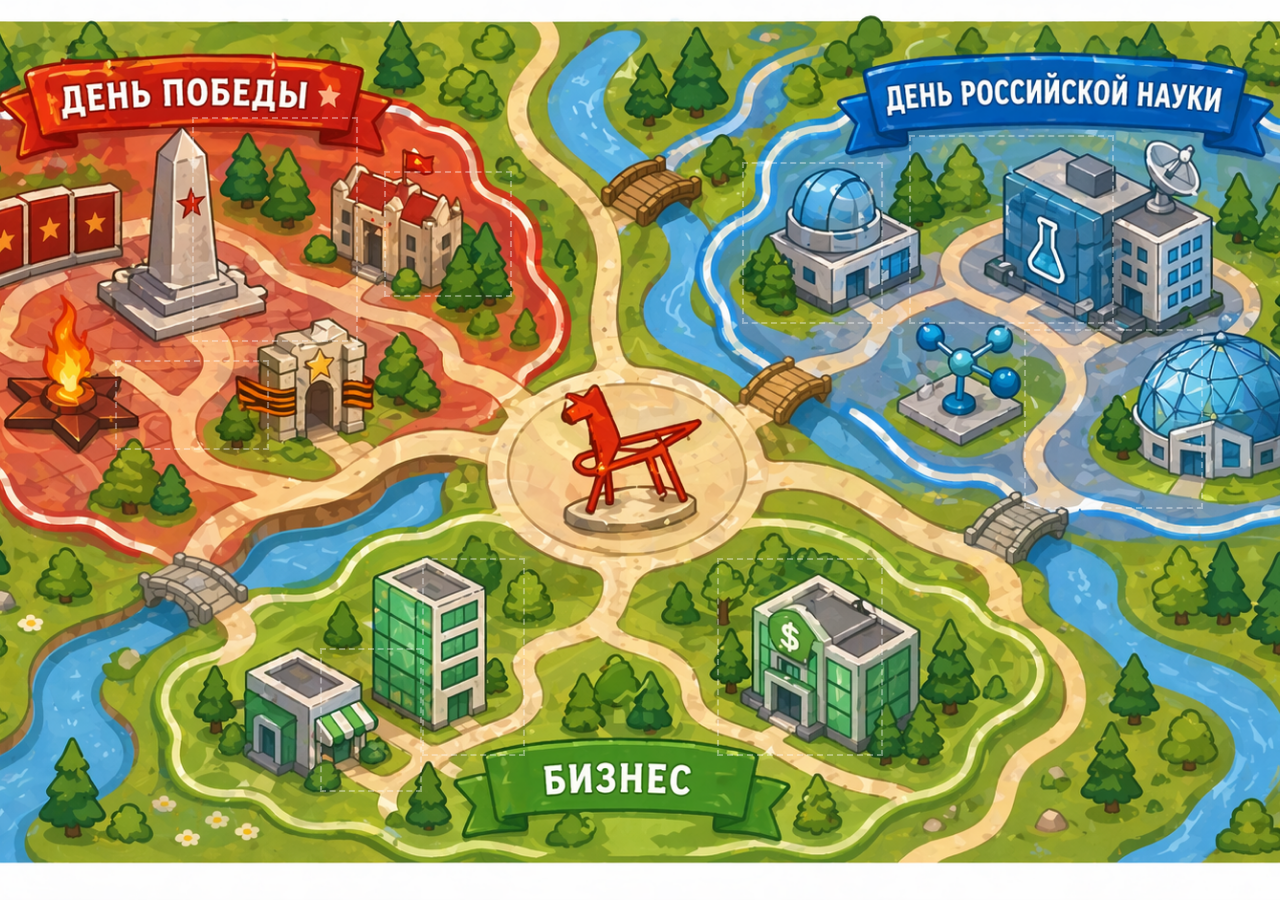
==== index.html @ 4bdc4ef9 "initial commit" ====
<!DOCTYPE html>
<html lang="ru">
<head>
<meta charset="UTF-8" />
<title>Игра</title>
<link rel="stylesheet" href="style.css">

</head>

<body>

<div class="stage">
  <div class="map">

    <!-- про победу -->
     <!-- 10-11 классы -->
    <div class="zone" style="left:15%; top:13%; width:13%; height:25%;"
         onclick="openGame('svoya-igra')"></div> 

     <!-- 8-9 классы -->
    <div class="zone" style="left:30%; top:19%; width:10%; height:14%;"
         onclick="openGame('path-game')"></div>

     <!-- 5-7 класс -->
    <div class="zone" style="left:9%; top:40%; width:12%; height:10%;"
         onclick="openGame('img-line')"></div>

    <!-- про науку -->
     <!-- малышарики -->
    <div class="zone" style="left:58%; top:18%; width:11%; height:18%;"
         onclick="openGame('find-objects')"></div>

     <!-- 8-11 классы -->
    <div class="zone" style="left:71%; top:15%; width:16%; height:21%;"
         onclick="openGame('cards')"></div>

     <!-- 5-7 классы -->
    <div class="zone" style="left:80%; top:36.5%; width:14%; height:20%;"
         onclick="openGame('find-similar')"></div>

    <!-- про бизнес -->
     <!-- 5-11 классы -->
    <div class="zone" style="left:25%; top:72%; width:8%; height:16%;"
         onclick="openGame('emodji')"></div>

     <!-- 8-9 классы -->
    <div class="zone" style="left:33%; top:62%; width:8%; height:22%;"
         onclick="openGame('buisnes-viselica')"></div>

     <!-- 7-11 классы -->
    <div class="zone" style="left:56%; top:62%; width:13%; height: 22%;"
         onclick="openGame('words-in-word')"></div>


  </div>
</div>

<script>
function openGame(gameName) {

  // лёгкая вспышка при клике
  const flash = document.createElement("div");
  flash.style.position = "fixed";
  flash.style.inset = "0";
  flash.style.background = "rgba(255,255,255,0.12)";
  flash.style.pointerEvents = "none";
  document.body.appendChild(flash);

  setTimeout(() => flash.remove(), 150);

  // открытие игры
  window.open(
    `${gameName}/index.html`,
    "_blank",
    "width=1000,height=700"
  );
}
</script>

</body>
</html>
---- style.css ----
body {
  margin: 0;
  background: #111;
  /* overflow: hidden; */
  display: flex;
  justify-content: center;
  align-items: center;
  height: 100vh;
}

/* Контейнер сцены */
.stage {
  width: 100vw;
  height: 100vh;
  display: flex;
  justify-content: center;
  align-items: center;
}

.map {
  position: relative;
  aspect-ratio: 18 / 10;
  height: 100%;
  max-width: 100%;
  background: url("map.png") center/cover no-repeat;
  box-shadow: 0 0 40px rgba(0,0,0,0.6);
}

/* Зоны клика */
.zone {
  position: absolute;
  cursor: pointer;
  transition: transform 0.15s ease, background 0.15s ease;
}

.zone:active {
  transform: scale(0.97);
  background: rgba(255,255,255,0.2);
}

/* визуализация зон (можно убрать) */
.zone::after {
  content: "";
  position: absolute;
  inset: 0;
  border: 2px dashed rgba(255,255,255,0.35);
}

/* .layout {
  display: flex;
  height: 100vh;
}

.map {
  width: 40%;
}

.game-window {
  width: 60%;
}

iframe {
  width: 100%;
  height: 100%;
  border: none;
} */
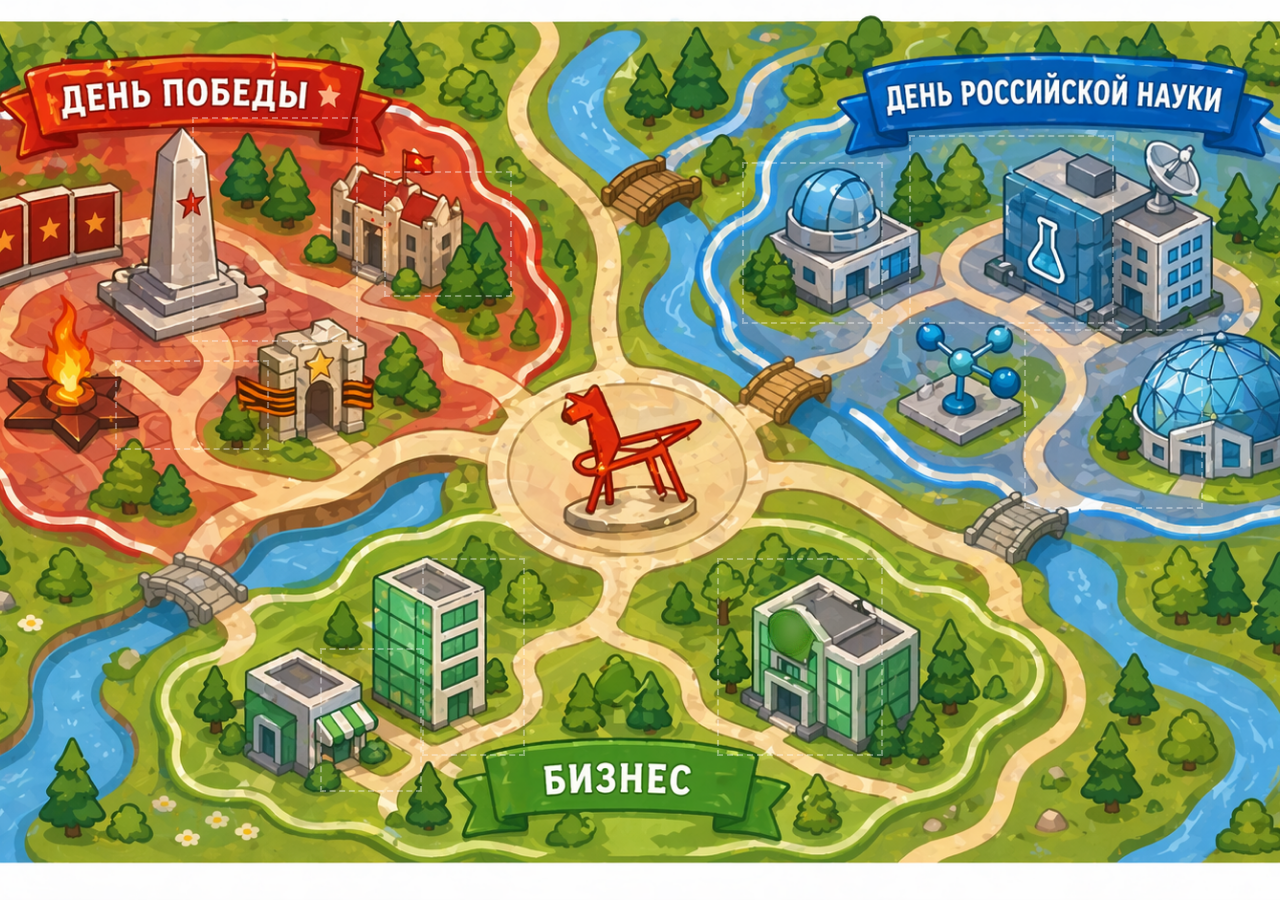
==== commit c7edb61f: "modified:   buisnes-viselica/fon.jpg 	modified:   buisnes-viselica/style.css 	modified:   find-objec" ====
--- a/index.html
+++ b/index.html
@@ -51,6 +51,9 @@
     <div class="zone" style="left:56%; top:62%; width:13%; height: 22%;"
          onclick="openGame('words-in-word')"></div>
 
+     <div class="zone center-zone"
+     style="left:45%; top:42%; width:10%; height:20%;"
+     onclick="openLink()"></div>
 
   </div>
 </div>
@@ -75,6 +78,13 @@
     "width=1000,height=700"
   );
 }
+
+function openLink() {
+  window.open(
+    "https://xn--80aafadvc9bifbaeqg0p.xn--p1ai/",
+    "_blank"
+  );
+}
 </script>
 
 </body>
--- a/style.css
+++ b/style.css
@@ -22,7 +22,7 @@
   aspect-ratio: 18 / 10;
   height: 100%;
   max-width: 100%;
-  background: url("map.png") center/cover no-repeat;
+  background: url("map1.png") center/cover no-repeat;
   box-shadow: 0 0 40px rgba(0,0,0,0.6);
 }
 
@@ -46,21 +46,9 @@
   border: 2px dashed rgba(255,255,255,0.35);
 }
 
-/* .layout {
-  display: flex;
-  height: 100vh;
-}
-
-.map {
-  width: 40%;
-}
-
-.game-window {
-  width: 60%;
-}
-
-iframe {
-  width: 100%;
-  height: 100%;
-  border: none;
-} */+.center-zone {
+  /* background: black; */
+  opacity: 0;
+  border-radius: 10px;
+  cursor: pointer;
+}
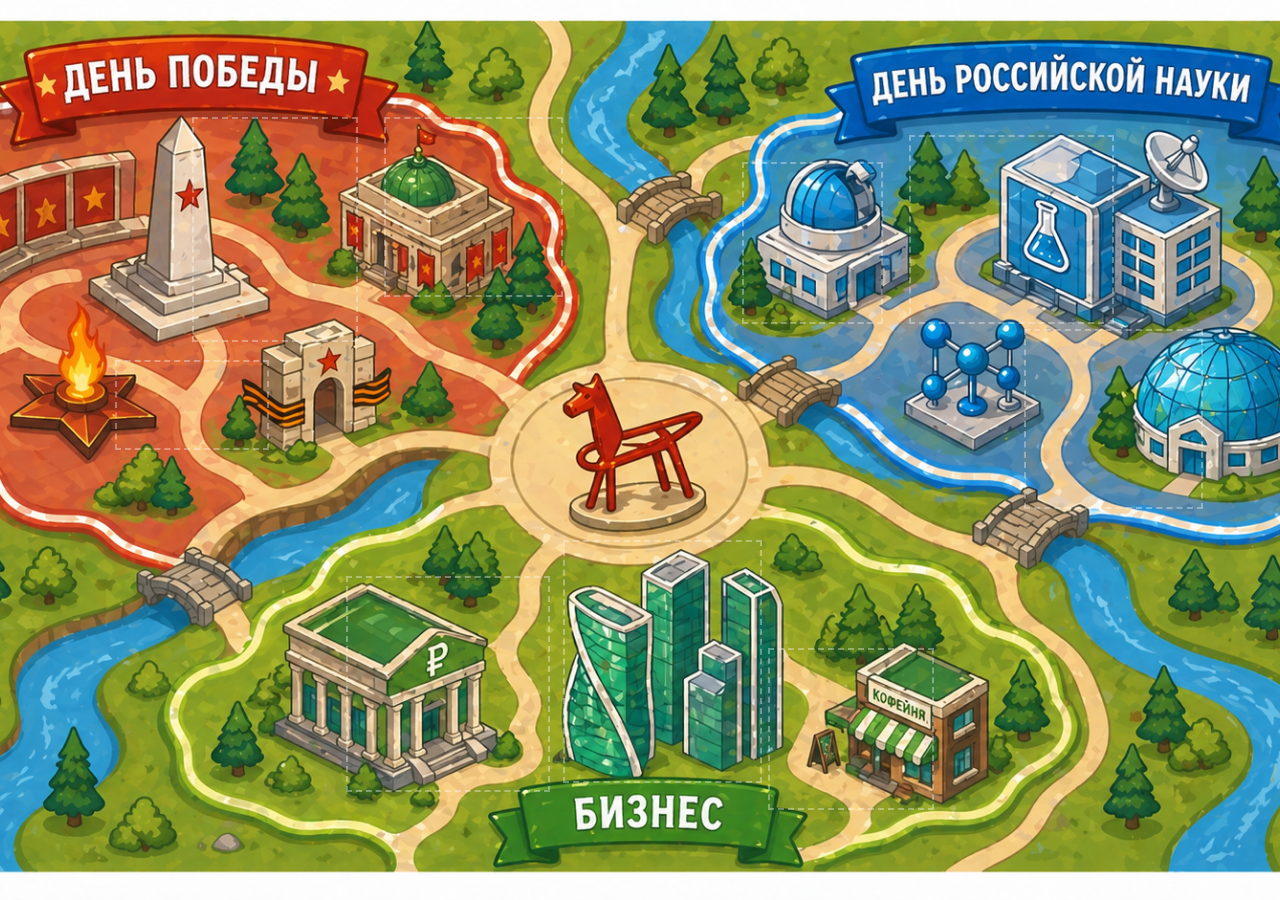
==== commit 3cdf174a: "modified:   index.html 	modified:   map.png 	deleted:    map1.png 	modified:   style.css" ====
--- a/index.html
+++ b/index.html
@@ -18,7 +18,7 @@
          onclick="openGame('svoya-igra')"></div> 
 
      <!-- 8-9 классы -->
-    <div class="zone" style="left:30%; top:19%; width:10%; height:14%;"
+    <div class="zone" style="left:30%; top:13%; width:14%; height:20%;"
          onclick="openGame('path-game')"></div>
 
      <!-- 5-7 класс -->
@@ -39,16 +39,16 @@
          onclick="openGame('find-similar')"></div>
 
     <!-- про бизнес -->
-     <!-- 5-11 классы -->
-    <div class="zone" style="left:25%; top:72%; width:8%; height:16%;"
+     <!-- 8-9 классы -->
+    <div class="zone" style="left:44%; top:60%; width:15.5%; height:27%;"
          onclick="openGame('emodji')"></div>
 
-     <!-- 8-9 классы -->
-    <div class="zone" style="left:33%; top:62%; width:8%; height:22%;"
+     <!-- 5-7 классы -->
+    <div class="zone" style="left:27%; top:64%; width:16%; height:24%;"
          onclick="openGame('buisnes-viselica')"></div>
 
-     <!-- 7-11 классы -->
-    <div class="zone" style="left:56%; top:62%; width:13%; height: 22%;"
+     <!-- 5-11 классы -->
+    <div class="zone" style="left:60%; top:72%; width:13%; height: 18%;"
          onclick="openGame('words-in-word')"></div>
 
      <div class="zone center-zone"
--- a/style.css
+++ b/style.css
@@ -22,7 +22,7 @@
   aspect-ratio: 18 / 10;
   height: 100%;
   max-width: 100%;
-  background: url("map1.png") center/cover no-repeat;
+  background: url("map.png") center/cover no-repeat;
   box-shadow: 0 0 40px rgba(0,0,0,0.6);
 }
 
